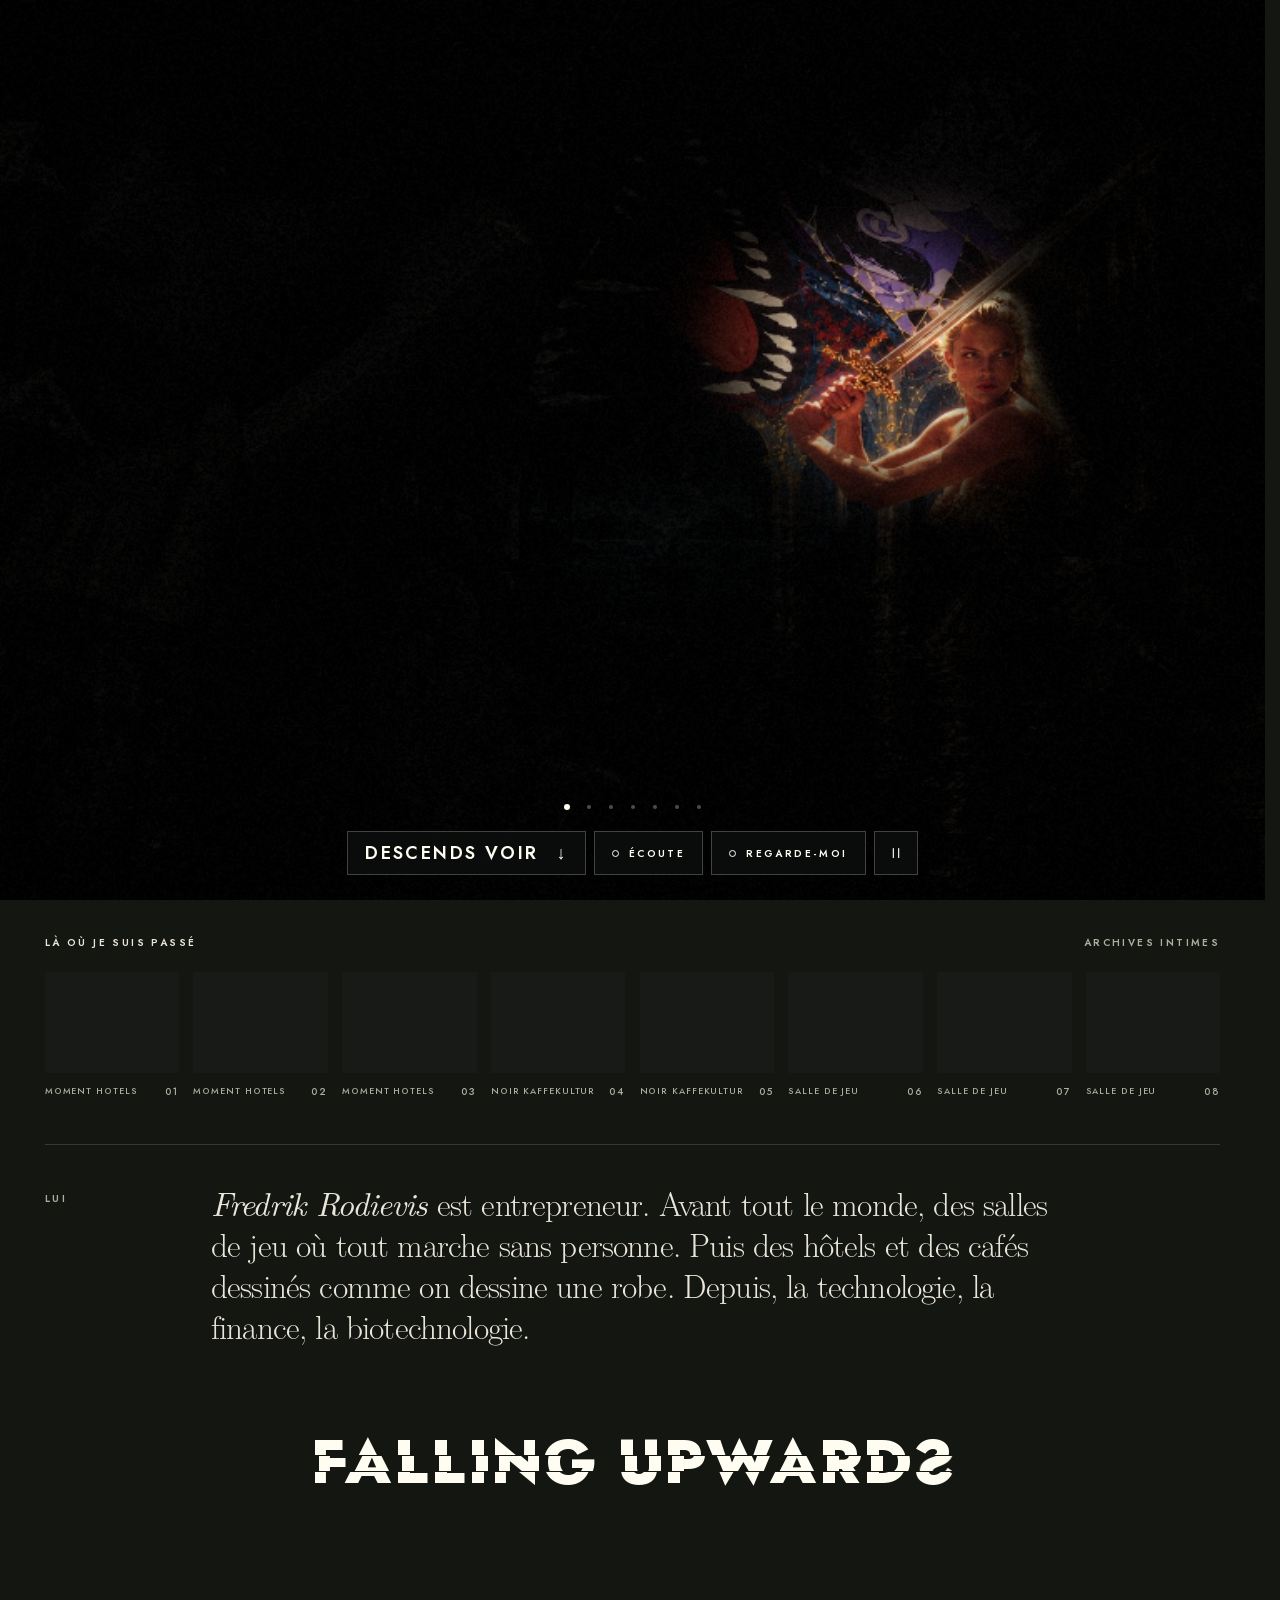
==== index.html @ a8b3925a "Falling Upwards" ====
<!doctype html>
<html lang="fr">
<head>
  <meta charset="utf-8">
  <meta name="viewport" content="width=device-width, initial-scale=1, viewport-fit=cover">
  <meta name="color-scheme" content="dark">
  <meta name="theme-color" content="#141612">
  <title>Fredrik Rodievis | Entrepreneur</title>
  <meta name="description" content="Fredrik Rodievis, entrepreneur. Avant tout le monde, des salles de jeu où tout marche sans personne. Puis des hôtels et des cafés dessinés comme on dessine une robe. Depuis, la technologie, la finance, la biotechnologie.">
  <meta name="author" content="Fredrik Rodievis">
  <meta name="robots" content="index, follow, max-image-preview:large">
  <meta property="og:type" content="website">
  <meta property="og:site_name" content="Fredrik Rodievis">
  <meta property="og:title" content="Fredrik Rodievis | Entrepreneur">
  <meta property="og:description" content="Fredrik Rodievis, entrepreneur. Avant tout le monde, des salles de jeu où tout marche sans personne. Puis des hôtels et des cafés dessinés comme on dessine une robe. Depuis, la technologie, la finance, la biotechnologie.">
  <meta property="og:url" content="https://rodievis.com/">
  <meta property="og:image" content="https://rodievis.com/rodievis-dreamscape-optimized.jpg">
  <meta property="og:image:type" content="image/jpeg">
  <meta property="og:image:width" content="1672">
  <meta property="og:image:height" content="941">
  <meta property="og:image:alt" content="Falling Upwards, une œuvre de Fredrik Rodievis.">
  <meta name="twitter:card" content="summary_large_image">
  <meta name="twitter:title" content="Fredrik Rodievis | Entrepreneur">
  <meta name="twitter:description" content="Fredrik Rodievis, entrepreneur. Avant tout le monde, des salles de jeu où tout marche sans personne. Puis des hôtels et des cafés dessinés comme on dessine une robe. Depuis, la technologie, la finance, la biotechnologie.">
  <meta name="twitter:image" content="https://rodievis.com/rodievis-dreamscape-optimized.jpg">
  <meta name="twitter:image:alt" content="Falling Upwards, une œuvre de Fredrik Rodievis.">
  <link rel="canonical" href="https://rodievis.com/">
  <link rel="icon" href="/favicon.ico?v=rodievis-r1" sizes="16x16 32x32 48x48">
  <link rel="icon" href="/favicon-96.png?v=rodievis-r1" type="image/png" sizes="96x96">
  <link rel="icon" href="/favicon.svg?v=rodievis-r1" type="image/svg+xml" sizes="any">
  <link rel="apple-touch-icon" href="/apple-touch-icon.png?v=rodievis-r1" sizes="180x180">
  <link rel="preload" href="/fonts/jost.woff2" as="font" type="font/woff2" crossorigin>
  <link rel="stylesheet" href="/art.css?v=motion-2">
  <link rel="stylesheet" href="/falling-upwards.css?v=live-9">
  <script src="/gallery.js?v=archive-1" defer></script>
  <script src="/falling-upwards.js?v=live-11" defer></script>
  <script src="/archive-live.js?v=7" defer></script>
  <script type="application/ld+json">
{
  "@context": "https://schema.org",
  "@graph": [
    {
      "@type": "WebSite",
      "@id": "https://rodievis.com/#website",
      "url": "https://rodievis.com/",
      "name": "Fredrik Rodievis",
      "alternateName": "Rodievis",
      "inLanguage": "fr",
      "publisher": {
        "@id": "https://rodievis.com/#fredrik-rodievis"
      }
    },
    {
      "@type": "ProfilePage",
      "@id": "https://rodievis.com/#profile",
      "url": "https://rodievis.com/",
      "name": "Fredrik Rodievis | Entrepreneur",
      "description": "Fredrik Rodievis, entrepreneur. Avant tout le monde, des salles de jeu où tout marche sans personne. Puis des hôtels et des cafés dessinés comme on dessine une robe. Depuis, la technologie, la finance, la biotechnologie.",
      "inLanguage": "fr",
      "isPartOf": {
        "@id": "https://rodievis.com/#website"
      },
      "mainEntity": {
        "@id": "https://rodievis.com/#fredrik-rodievis"
      },
      "primaryImageOfPage": {
        "@type": "ImageObject",
        "url": "https://rodievis.com/rodievis-dreamscape-optimized.jpg",
        "width": 1672,
        "height": 941,
        "caption": "Falling Upwards"
      }
    },
    {
      "@type": "VisualArtwork",
      "@id": "https://rodievis.com/#falling-upwards",
      "name": "Falling Upwards",
      "url": "https://rodievis.com/",
      "image": "https://rodievis.com/rodievis-dreamscape-optimized.jpg",
      "artform": "Collage numérique",
      "artMedium": "Animation interactive, écrite en code",
      "description": "Un rêve : une femme au téléphone vert émeraude, une porteuse d’épée dorée, des corps qui flottent et des visages en miroir autour d’une barque minuscule sur un lac bleu. Un tableau vivant, qui respire, fond, s’envole et revient.",
      "creator": {
        "@id": "https://rodievis.com/#fredrik-rodievis"
      },
      "dateModified": "2026-10-25"
    },
    {
      "@type": "Person",
      "@id": "https://rodievis.com/#fredrik-rodievis",
      "name": "Fredrik Rodievis",
      "givenName": "Fredrik",
      "familyName": "Rodievis",
      "url": "https://rodievis.com/",
      "jobTitle": "Entrepreneur",
      "description": "Fredrik Rodievis, entrepreneur. Avant tout le monde, des salles de jeu où tout marche sans personne. Puis des hôtels et des cafés dessinés comme on dessine une robe. Depuis, la technologie, la finance, la biotechnologie.",
      "mainEntityOfPage": {
        "@id": "https://rodievis.com/#profile"
      },
      "knowsAbout": [
        "salles de jeu automatisées",
        "hôtels",
        "cafés",
        "technologie",
        "finance",
        "biotechnologie"
      ],
      "image": "https://rodievis.com/rodievis-dreamscape-optimized.jpg"
    },
    {
      "@type": "ImageGallery",
      "@id": "https://rodievis.com/#archive",
      "url": "https://rodievis.com/#archive",
      "name": "Là où je suis passé",
      "description": "Archives intimes des lieux créés par Fredrik Rodievis : Moment Hotels, Noir Kaffekultur et la salle de jeu automatisée Gamer’s Paradise.",
      "author": {
        "@id": "https://rodievis.com/#fredrik-rodievis"
      },
      "isPartOf": {
        "@id": "https://rodievis.com/#profile"
      },
      "image": [
        {
          "@type": "ImageObject",
          "@id": "https://rodievis.com/#space-01",
          "contentUrl": "https://rodievis.com/images/archive/hotel-room.jpg",
          "thumbnailUrl": "https://rodievis.com/images/archive/hotel-room-thumb.jpg",
          "name": "Moment Hotels 01",
          "caption": "Une chambre blanche de Moment Hotels, des murs de verre, la ville en panorama et une lumière verte sous le lit.",
          "creator": {
            "@id": "https://rodievis.com/#fredrik-rodievis"
          }
        },
        {
          "@type": "ImageObject",
          "@id": "https://rodievis.com/#space-02",
          "contentUrl": "https://rodievis.com/images/archive/hotel-stay.jpg",
          "thumbnailUrl": "https://rodievis.com/images/archive/hotel-stay-thumb.jpg",
          "name": "Moment Hotels 02",
          "caption": "Deux voyageurs dans une petite chambre blanche de Moment Hotels, la ville allumée derrière eux.",
          "creator": {
            "@id": "https://rodievis.com/#fredrik-rodievis"
          }
        },
        {
          "@type": "ImageObject",
          "@id": "https://rodievis.com/#space-03",
          "contentUrl": "https://rodievis.com/images/archive/hotel-detail.jpg",
          "thumbnailUrl": "https://rodievis.com/images/archive/hotel-detail-thumb.jpg",
          "name": "Moment Hotels 03",
          "caption": "Une voyageuse se prépare entre les miroirs et les étagères d’une chambre blanche de Moment Hotels.",
          "creator": {
            "@id": "https://rodievis.com/#fredrik-rodievis"
          }
        },
        {
          "@type": "ImageObject",
          "@id": "https://rodievis.com/#space-04",
          "contentUrl": "https://rodievis.com/images/archive/cafe-window.jpg",
          "thumbnailUrl": "https://rodievis.com/images/archive/cafe-window-thumb.jpg",
          "name": "Noir Kaffekultur 04",
          "caption": "Deux clients, un café et un gâteau, vus à travers les lettres de la vitrine de Noir Kaffekultur.",
          "creator": {
            "@id": "https://rodievis.com/#fredrik-rodievis"
          }
        },
        {
          "@type": "ImageObject",
          "@id": "https://rodievis.com/#space-05",
          "contentUrl": "https://rodievis.com/images/archive/cafe-counter.jpg",
          "thumbnailUrl": "https://rodievis.com/images/archive/cafe-counter-thumb.jpg",
          "name": "Noir Kaffekultur 05",
          "caption": "Des clients au comptoir de Noir Kaffekultur sous des globes de lumière chaude.",
          "creator": {
            "@id": "https://rodievis.com/#fredrik-rodievis"
          }
        },
        {
          "@type": "ImageObject",
          "@id": "https://rodievis.com/#space-06",
          "contentUrl": "https://rodievis.com/images/archive/gaming-hall.jpg",
          "thumbnailUrl": "https://rodievis.com/images/archive/gaming-hall-thumb.jpg",
          "name": "Gamer’s Paradise 06",
          "caption": "Des rangées de postes de jeu sous les tuyaux et la lumière bleu-vert de Gamer’s Paradise.",
          "creator": {
            "@id": "https://rodievis.com/#fredrik-rodievis"
          },
          "creditText": "Tiré de Forum, numéro 1.05"
        },
        {
          "@type": "ImageObject",
          "@id": "https://rodievis.com/#space-07",
          "contentUrl": "https://rodievis.com/images/archive/gaming-tunnel.jpg",
          "thumbnailUrl": "https://rodievis.com/images/archive/gaming-tunnel-thumb.jpg",
          "name": "Gamer’s Paradise 07",
          "caption": "Le long tunnel d’entrée de Gamer’s Paradise, vert, rythmé de bandes de lumière.",
          "creator": {
            "@id": "https://rodievis.com/#fredrik-rodievis"
          },
          "creditText": "Tiré de Forum, numéro 1.05"
        },
        {
          "@type": "ImageObject",
          "@id": "https://rodievis.com/#space-08",
          "contentUrl": "https://rodievis.com/images/archive/gaming-entry.jpg",
          "thumbnailUrl": "https://rodievis.com/images/archive/gaming-entry-thumb.jpg",
          "name": "Gamer’s Paradise 08",
          "caption": "Les bornes d’entrée automatiques en acier de Gamer’s Paradise.",
          "creator": {
            "@id": "https://rodievis.com/#fredrik-rodievis"
          },
          "creditText": "Tiré de Forum, numéro 1.05"
        }
      ]
    }
  ]
}
  </script>
</head>
<body>
  <main>
    <section class="canvas" aria-label="Falling Upwards">
      <img class="artwork" src="/rodievis-dreamscape-optimized.jpg" width="1672" height="941" fetchpriority="high" alt="Un rêve : une femme au téléphone vert émeraude, une porteuse d’épée dorée, des corps qui flottent et des visages en miroir autour d’une barque minuscule sur un lac bleu.">
      <canvas id="artwork-live" class="artwork-live" aria-hidden="true"></canvas>
      <div class="artwork-hint" id="artwork-hint" aria-hidden="true"></div>
      <div class="title-card" id="title-card" lang="en" aria-hidden="true">
        <span class="title-words">
          <span class="title-word"><span class="band band-top">Awake,</span><span class="band band-mid">Awake,</span><span class="band band-base">Awake,</span></span>
          <span class="title-word"><span class="band band-top">Aris<i>e</i></span><span class="band band-mid">Aris<i>e</i></span><span class="band band-base">Aris<i>e</i></span></span>
        </span>
        <span class="title-over">or be for ever fall’n</span>
      </div>
      <div class="title-card flood" id="title-flood" lang="en" aria-hidden="true">
        <span class="title-words">
          <span class="title-word"><span class="band band-top">Falling</span><span class="band band-mid">Falling</span><span class="band band-base">Falling</span></span>
          <span class="title-word"><span class="band band-top">Upward<i>s</i></span><span class="band band-mid">Upward<i>s</i></span><span class="band band-base">Upward<i>s</i></span></span>
        </span>
      </div>
      <div class="canvas-controls">
        <div class="artwork-stages" role="group" aria-label="Les moments du tableau">
          <button class="artwork-stage on" type="button" data-s="1" aria-label="Le noir"></button>
          <button class="artwork-stage" type="button" data-s="2" aria-label="Elle fond"></button>
          <button class="artwork-stage" type="button" data-s="3" aria-label="Elle s’envole"></button>
          <button class="artwork-stage" type="button" data-s="4" aria-label="Ailleurs"></button>
          <button class="artwork-stage" type="button" data-s="5" aria-label="L’encre"></button>
          <button class="artwork-stage" type="button" data-s="6" aria-label="À tâtons"></button>
          <button class="artwork-stage" type="button" data-s="7" aria-label="Tout, d’un coup"></button>
        </div>
        <div class="canvas-buttons">
        <a class="archive-cue" href="#archive"><span data-en="Come down and see">Descends voir</span> <span aria-hidden="true">↓</span></a>
        <button class="sound-toggle" id="sound-toggle" type="button" aria-pressed="false">Écoute</button>
        <button class="sound-toggle face-toggle" id="face-toggle" type="button" aria-pressed="false" hidden>Regarde-moi</button>
        <button class="motion-toggle" type="button" aria-label="Un instant" title="Un instant" hidden>
          <svg viewBox="0 0 18 18" aria-hidden="true" focusable="false">
            <path class="motion-pause" d="M6 4v10M12 4v10"/>
            <path class="motion-play" d="m6 4 7 5-7 5Z"/>
          </svg>
        </button>
        </div>
      </div>
    </section>
    <section class="archive" id="archive" aria-labelledby="archive-title">
      <div class="archive-inner">
        <header class="archive-heading">
          <h2 id="archive-title" data-en="Where I have been">Là où je suis passé</h2>
          <span class="archive-note" data-en="Private archives">Archives intimes</span>
        </header>
        <div class="gallery">
          <figure class="gallery-item">
            <a class="photo-link" href="/images/archive/hotel-room.jpg" data-gallery-link data-title="Moment Hotels" data-credit="" aria-label="Agrandir la photo 1 : Moment Hotels" aria-haspopup="dialog">
              <img src="/images/archive/hotel-room-thumb.jpg" width="640" height="480" loading="lazy" decoding="async" alt="Une chambre blanche de Moment Hotels, des murs de verre, la ville en panorama et une lumière verte sous le lit.">
              <span class="photo-expand" aria-hidden="true">+</span>
            </a>
            <figcaption><span>Moment Hotels</span><span>01</span></figcaption>
          </figure>
          <figure class="gallery-item">
            <a class="photo-link" href="/images/archive/hotel-stay.jpg" data-gallery-link data-title="Moment Hotels" data-credit="" aria-label="Agrandir la photo 2 : Moment Hotels" aria-haspopup="dialog">
              <img src="/images/archive/hotel-stay-thumb.jpg" width="640" height="480" loading="lazy" decoding="async" alt="Deux voyageurs dans une petite chambre blanche de Moment Hotels, la ville allumée derrière eux.">
              <span class="photo-expand" aria-hidden="true">+</span>
            </a>
            <figcaption><span>Moment Hotels</span><span>02</span></figcaption>
          </figure>
          <figure class="gallery-item">
            <a class="photo-link" href="/images/archive/hotel-detail.jpg" data-gallery-link data-title="Moment Hotels" data-credit="" aria-label="Agrandir la photo 3 : Moment Hotels" aria-haspopup="dialog">
              <img src="/images/archive/hotel-detail-thumb.jpg" width="640" height="480" loading="lazy" decoding="async" alt="Une voyageuse se prépare entre les miroirs et les étagères d’une chambre blanche de Moment Hotels.">
              <span class="photo-expand" aria-hidden="true">+</span>
            </a>
            <figcaption><span>Moment Hotels</span><span>03</span></figcaption>
          </figure>
          <figure class="gallery-item">
            <a class="photo-link" href="/images/archive/cafe-window.jpg" data-gallery-link data-title="Noir Kaffekultur" data-credit="" aria-label="Agrandir la photo 4 : Noir Kaffekultur" aria-haspopup="dialog">
              <img src="/images/archive/cafe-window-thumb.jpg" width="640" height="480" loading="lazy" decoding="async" alt="Deux clients, un café et un gâteau, vus à travers les lettres de la vitrine de Noir Kaffekultur.">
              <span class="photo-expand" aria-hidden="true">+</span>
            </a>
            <figcaption><span>Noir Kaffekultur</span><span>04</span></figcaption>
          </figure>
          <figure class="gallery-item">
            <a class="photo-link" href="/images/archive/cafe-counter.jpg" data-gallery-link data-title="Noir Kaffekultur" data-credit="" aria-label="Agrandir la photo 5 : Noir Kaffekultur" aria-haspopup="dialog">
              <img src="/images/archive/cafe-counter-thumb.jpg" width="640" height="480" loading="lazy" decoding="async" alt="Des clients au comptoir de Noir Kaffekultur sous des globes de lumière chaude.">
              <span class="photo-expand" aria-hidden="true">+</span>
            </a>
            <figcaption><span>Noir Kaffekultur</span><span>05</span></figcaption>
          </figure>
          <figure class="gallery-item">
            <a class="photo-link" href="/images/archive/gaming-hall.jpg" data-gallery-link data-title="Gamer’s Paradise" data-credit="Tiré de Forum, numéro 1.05" aria-label="Agrandir la photo 6 : Gamer’s Paradise" aria-haspopup="dialog">
              <img src="/images/archive/gaming-hall-thumb.jpg" width="640" height="480" loading="lazy" decoding="async" alt="Des rangées de postes de jeu sous les tuyaux et la lumière bleu-vert de Gamer’s Paradise.">
              <span class="photo-expand" aria-hidden="true">+</span>
            </a>
            <figcaption><span data-en="Game hall">Salle de jeu</span><span>06</span></figcaption>
          </figure>
          <figure class="gallery-item">
            <a class="photo-link" href="/images/archive/gaming-tunnel.jpg" data-gallery-link data-title="Gamer’s Paradise" data-credit="Tiré de Forum, numéro 1.05" aria-label="Agrandir la photo 7 : Gamer’s Paradise" aria-haspopup="dialog">
              <img src="/images/archive/gaming-tunnel-thumb.jpg" width="640" height="480" loading="lazy" decoding="async" alt="Le long tunnel d’entrée de Gamer’s Paradise, vert, rythmé de bandes de lumière.">
              <span class="photo-expand" aria-hidden="true">+</span>
            </a>
            <figcaption><span data-en="Game hall">Salle de jeu</span><span>07</span></figcaption>
          </figure>
          <figure class="gallery-item">
            <a class="photo-link" href="/images/archive/gaming-entry.jpg" data-gallery-link data-title="Gamer’s Paradise" data-credit="Tiré de Forum, numéro 1.05" aria-label="Agrandir la photo 8 : Gamer’s Paradise" aria-haspopup="dialog">
              <img src="/images/archive/gaming-entry-thumb.jpg" width="640" height="480" loading="lazy" decoding="async" alt="Les bornes d’entrée automatiques en acier de Gamer’s Paradise.">
              <span class="photo-expand" aria-hidden="true">+</span>
            </a>
            <figcaption><span data-en="Game hall">Salle de jeu</span><span>08</span></figcaption>
          </figure>
        </div>
        <div class="biography" aria-labelledby="fredrik-rodievis">
          <span class="biography-label" data-en="Him">Lui</span>
          <div class="bio-copy"><h1 class="bio-name" id="fredrik-rodievis">Fredrik Rodievis</h1><p> <span data-en="is an entrepreneur.">est entrepreneur.</span> <span data-en="Before anyone else, game halls where everything runs with no one there.">Avant tout le monde, des salles de jeu où tout marche sans personne.</span> <span data-en="Then hotels and cafés drawn the way you draw a dress.">Puis des hôtels et des cafés dessinés comme on dessine une robe.</span> <span data-en="Since then, technology, finance, biotech.">Depuis, la technologie, la finance, la biotechnologie.</span></p></div>
        </div>
        <a class="closing" id="closing" href="#" lang="en" aria-label="Falling Upwards, retour au tableau" data-alt="Darkness Visible">
          <span class="title-words">
            <span class="title-word"><span class="band band-top">Falling</span><span class="band band-mid">Falling</span><span class="band band-base">Falling</span></span>
            <span class="title-word"><span class="band band-top">Upward<i>s</i></span><span class="band band-mid">Upward<i>s</i></span><span class="band band-base">Upward<i>s</i></span></span>
          </span>
        </a>
        <canvas class="footnote-live" id="footnote-live" aria-hidden="true"></canvas>
      </div>
    </section>
  </main>
  <dialog class="viewer" id="viewer" aria-labelledby="viewer-title">
    <div class="viewer-header">
      <span id="viewer-title">Photo</span>
      <button class="viewer-close" type="button" aria-label="Fermer la photo" autofocus>Ferme <span aria-hidden="true">×</span></button>
    </div>
    <img class="viewer-image" id="viewer-image" alt="">
    <div class="viewer-footer">
      <p class="viewer-credit" id="viewer-credit"></p>
      <div class="viewer-navigation" aria-label="Navigation">
        <button type="button" id="viewer-previous" aria-label="La précédente">←</button>
        <span id="viewer-count" aria-live="polite" aria-atomic="true"></span>
        <button type="button" id="viewer-next" aria-label="La suivante">→</button>
      </div>
    </div>
  </dialog>
</body>
</html>
---- art.css ----
@font-face {
  font-family: "Latin Modern";
  src: url("/fonts/lmroman17-regular.otf") format("opentype");
  font-style: normal;
  font-weight: 400;
  font-display: swap;
}
@font-face {
  font-family: "Latin Modern";
  src: url("/fonts/lmroman10-italic.otf") format("opentype");
  font-style: italic;
  font-weight: 400;
  font-display: swap;
}
:root {
  color-scheme: dark;
  --paper: #e9e5d8;
  --ink: #141612;
  --muted: #acae9f;
  --rule: #35392f;
  background: var(--ink);
  color: var(--paper);
  font-family: Helvetica, Arial, sans-serif;
}
* { box-sizing: border-box; }
html { scroll-behavior: smooth; scrollbar-gutter: stable; }
html, body { margin: 0; width: 100%; min-height: 100%; }
body { background: var(--ink); }
body.viewer-open { overflow: hidden; }
button, a { -webkit-tap-highlight-color: transparent; touch-action: manipulation; }
button { font: inherit; color: inherit; }
a { color: inherit; }
:focus-visible { outline: 2px solid var(--paper); outline-offset: 5px; }
.visually-hidden { position: absolute; width: 1px; height: 1px; padding: 0; margin: -1px; overflow: hidden; clip-path: inset(50%); white-space: nowrap; border: 0; }
.canvas { position: relative; width: 100%; height: 100vh; height: 100svh; overflow: hidden; }
.artwork { display: block; width: 100%; height: 100%; object-fit: cover; object-position: center; }
.artwork-motion { position: absolute; inset: 0; width: 100%; height: 100%; pointer-events: none; }
.ripple-wave {
  opacity: 0;
  transform-origin: 0 0;
  animation: lake-ripple 20s ease-out infinite;
  animation-play-state: paused;
}
.ripple-wave-one { animation-delay: 3s; }
.ripple-wave-two { animation-delay: 5.1s; }
.ripple-wave-three { animation-delay: 7.2s; }
.is-artwork-playing .ripple-wave, .is-artwork-playing .smoke-wisp { animation-play-state: running; }
@keyframes lake-ripple {
  0% { opacity: 0; transform: scale(.32, .28); }
  9% { opacity: .28; }
  25% { opacity: .36; }
  50%, 100% { opacity: 0; transform: scale(1.7, 1.65); }
}
.smoke-wisp {
  opacity: 0;
  transform-origin: 0 0;
  stroke-dasharray: .34 1.3;
  stroke-dashoffset: .36;
  animation: smoke-rise 14s ease-in-out infinite;
  animation-play-state: paused;
}
.smoke-wisp-one { animation-delay: 1s; }
.smoke-wisp-two { animation-delay: 5.6s; --smoke-from: 3deg; --smoke-to: -4deg; }
.smoke-wisp-three { animation-delay: 10.2s; --smoke-from: -3deg; --smoke-to: 2deg; }
@keyframes smoke-rise {
  0% { opacity: 0; stroke-dashoffset: .36; transform: skewX(var(--smoke-from, -2deg)); }
  15% { opacity: .12; }
  38% { opacity: .32; }
  75% { opacity: .18; }
  100% { opacity: 0; stroke-dashoffset: -1; transform: skewX(var(--smoke-to, 4deg)); }
}
.canvas-controls {
  position: absolute;
  bottom: max(25px, env(safe-area-inset-bottom));
  left: 50%;
  transform: translateX(-50%);
  display: flex;
  align-items: center;
  gap: 8px;
}
.archive-cue {
  display: flex;
  align-items: center;
  gap: 18px;
  min-height: 44px;
  padding: 0 17px;
  color: #fffdf2;
  background: rgb(13 17 14 / 76%);
  border: 1px solid rgb(233 229 216 / 25%);
  text-decoration: none;
  text-transform: uppercase;
  font-size: 10px;
  letter-spacing: .16em;
  white-space: nowrap;
}
.archive-cue span { font-size: 18px; }
.motion-toggle {
  display: grid;
  place-items: center;
  flex: 0 0 44px;
  width: 44px;
  height: 44px;
  padding: 0;
  border: 1px solid rgb(233 229 216 / 25%);
  border-radius: 0;
  color: #fffdf2;
  background: rgb(13 17 14 / 76%);
  cursor: pointer;
}
.motion-toggle[hidden] { display: none; }
.motion-toggle svg { width: 16px; height: 16px; fill: none; stroke: currentColor; stroke-width: 1.3; stroke-linecap: round; stroke-linejoin: round; }
.motion-play, .motion-toggle[data-paused="true"] .motion-pause { display: none; }
.motion-toggle[data-paused="true"] .motion-play { display: block; }
.motion-toggle:hover { background: rgb(35 40 31 / 90%); }
.archive { padding: 35px clamp(20px, 3.5vw, 68px) 70px; scroll-margin-top: 16px; }
.archive-inner { max-width: 1760px; margin: 0 auto; }
.archive-heading { display: flex; justify-content: space-between; align-items: baseline; gap: 20px; margin-bottom: 22px; }
.archive h2, .archive-note, .biography-label { font-size: 10px; font-weight: 400; line-height: 1.5; text-transform: uppercase; letter-spacing: .15em; }
.archive h2 { margin: 0; }
.archive-note { color: var(--muted); letter-spacing: .1em; }
.gallery { display: grid; grid-template-columns: repeat(8, minmax(0, 1fr)); gap: clamp(10px, 1.1vw, 22px); }
.gallery-item { margin: 0; min-width: 0; }
.photo-link { position: relative; display: block; aspect-ratio: 4 / 3; cursor: zoom-in; background: #22271e; }
.photo-link img { width: 100%; height: 100%; display: block; object-fit: cover; transition: filter .2s ease; }
.photo-expand { position: absolute; right: 7px; bottom: 7px; display: grid; place-items: center; width: 24px; height: 24px; background: rgb(20 22 18 / 80%); color: var(--paper); font: 18px/1 Arial, sans-serif; opacity: 0; transition: opacity .2s ease; }
.photo-link:hover img { filter: brightness(1.08); }
.photo-link:hover .photo-expand, .photo-link:focus-visible .photo-expand { opacity: 1; }
figcaption { display: flex; justify-content: space-between; gap: 8px; margin-top: 11px; color: var(--muted); font-size: 10px; line-height: 1.5; letter-spacing: .025em; }
figcaption span:last-child { font-family: "Courier New", monospace; font-size: 10px; }
.biography { display: grid; grid-template-columns: 1fr 6fr 1fr; gap: clamp(18px, 2vw, 40px); border-top: 1px solid var(--rule); margin-top: 45px; padding-top: 38px; }
.biography-label { padding-top: 8px; color: var(--muted); }
.bio-copy { margin: 0; max-width: 1080px; font-family: "Latin Modern", Georgia, serif; font-size: clamp(26px, 2.6vw, 43px); font-weight: 400; line-height: 1.23; letter-spacing: -.025em; text-wrap: pretty; }
.bio-copy h1, .bio-copy p { display: inline; margin: 0; padding: 0; font: inherit; letter-spacing: inherit; }
.bio-copy h1 { font-style: italic; }
.viewer { width: min(960px, calc(100% - 40px)); max-width: none; max-height: calc(100vh - 40px); max-height: calc(100dvh - 40px); padding: 0 20px; border: 1px solid #44483d; color: var(--paper); background: #141612; box-shadow: 0 20px 90px rgb(0 0 0 / 45%); }
.viewer::backdrop { background: rgb(8 11 8 / 88%); backdrop-filter: blur(7px); }
.viewer[open] { animation: reveal .2s ease-out; }
.viewer-header { min-height: 62px; display: flex; justify-content: space-between; align-items: center; gap: 20px; }
#viewer-title { font-family: "Latin Modern", Georgia, serif; font-size: 24px; }
.viewer button { border: 0; border-radius: 0; cursor: pointer; background: transparent; min-height: 44px; min-width: 44px; }
.viewer-close { display: inline-flex; align-items: center; gap: 12px; padding: 0 3px 0 12px; font-size: 10px; text-transform: uppercase; letter-spacing: .1em; }
.viewer-close span { font-size: 24px; font-weight: 300; }
.viewer-image { display: block; width: 100%; height: min(66vh, 680px); height: min(66dvh, 680px); object-fit: contain; background: #0e100d; }
.viewer-footer { min-height: 62px; display: flex; align-items: center; justify-content: space-between; gap: 12px; }
.viewer-credit { margin: 0; color: var(--muted); font-size: 10px; line-height: 1.5; }
.viewer-navigation { display: flex; align-items: center; gap: 8px; margin-left: auto; flex-shrink: 0; }
.viewer-navigation button { font-size: 21px; }
.viewer-navigation button:hover, .viewer-close:hover { background: #25291f; }
#viewer-count { min-width: 49px; text-align: center; font: 10px/1.5 "Courier New", monospace; color: var(--muted); }
@keyframes reveal { from { opacity: 0; transform: translateY(8px); } to { opacity: 1; transform: translateY(0); } }
@media (max-width: 1100px) {
  .gallery { grid-template-columns: repeat(4, minmax(0, 1fr)); gap: 24px 16px; }
  .biography { grid-template-columns: 1fr 5fr; }
  .bio-copy { font-size: clamp(28px, 3.6vw, 38px); }
}
@media (max-width: 600px) {
  .archive { padding: 28px 20px 48px; }
  .archive-heading { margin-bottom: 18px; }
  .archive-note { font-size: 9px; letter-spacing: .025em; }
  .gallery { grid-template-columns: repeat(2, minmax(0, 1fr)); gap: 24px 14px; }
  .photo-expand { opacity: 1; }
  .biography { grid-template-columns: 1fr; gap: 20px; margin-top: 36px; padding-top: 24px; }
  .biography-label { padding: 0; }
  .bio-copy { font-size: 29px; line-height: 1.24; letter-spacing: -.02em; }
  .viewer { width: calc(100% - 24px); padding: 0 12px; max-height: calc(100dvh - 24px); }
  .viewer-image { height: 60vh; height: 60dvh; }
  .viewer-header { min-height: 58px; }
  .viewer-footer { min-height: 66px; }
  .viewer-credit { max-width: 125px; }
}
@media (hover: none) { .photo-expand { opacity: 1; } }
@media (prefers-reduced-motion: reduce) {
  html { scroll-behavior: auto; }
  .artwork-motion, .motion-toggle { display: none; }
  *, *::before, *::after { animation: none !important; transition: none !important; }
}
---- falling-upwards.css ----
@font-face {
  font-family: "Jost";
  src: url("/fonts/jost.woff2") format("woff2");
  font-weight: 100 900;
  font-style: normal;
  font-display: swap;
}
/* the living artwork in the opening section */
.artwork-live {
  position: absolute;
  inset: 0;
  width: 100%;
  height: 100%;
  display: block;
  touch-action: pan-y;
  opacity: 0;
  transition: opacity 1.6s ease;
}
.artwork-live.is-live { opacity: 1; }
.canvas.quiet { cursor: none; }
.canvas-controls { left: 0; right: 0; transform: none; padding: 0 14px; flex-direction: column; gap: 12px; }
.canvas-buttons { display: flex; flex-wrap: wrap; justify-content: center; align-items: center; gap: 8px; }
.artwork-stages { display: flex; justify-content: center; gap: 2px; }
.artwork-stage {
  display: grid;
  place-items: center;
  width: 20px;
  height: 24px;
  padding: 0;
  border: 0;
  background: none;
  cursor: pointer;
}
.artwork-stage::after {
  content: "";
  width: 4px;
  height: 4px;
  border-radius: 50%;
  background: #fffdf2;
  opacity: 0.3;
  transition: opacity 0.5s ease, transform 0.5s ease;
}
.artwork-stage.on::after { opacity: 1; transform: scale(1.5); }
.artwork-stage:focus-visible { outline-offset: 0; }
.sound-toggle {
  display: flex;
  align-items: center;
  gap: 10px;
  min-height: 44px;
  padding: 0 17px;
  border: 1px solid rgb(233 229 216 / 25%);
  border-radius: 0;
  color: #fffdf2;
  background: rgb(13 17 14 / 76%);
  cursor: pointer;
  text-transform: uppercase;
  font-size: 10px;
  letter-spacing: .16em;
  white-space: nowrap;
}
.sound-toggle::before {
  content: "";
  width: 5px;
  height: 5px;
  border-radius: 50%;
  border: 1px solid currentColor;
  background: transparent;
  transition: background 0.4s ease;
}
.sound-toggle[aria-pressed="true"]::before { background: currentColor; }
.sound-toggle:hover { background: rgb(35 40 31 / 90%); }
.face-toggle[hidden] { display: none; }
.artwork-hint {
  position: absolute;
  top: max(26px, env(safe-area-inset-top));
  left: 50%;
  transform: translateX(-50%);
  color: rgb(233 229 216 / 55%);
  text-transform: uppercase;
  font-size: 10px;
  line-height: 1.6;
  letter-spacing: .16em;
  white-space: nowrap;
  opacity: 0;
  transition: opacity 1.5s ease;
  pointer-events: none;
}
.artwork-hint.show { opacity: 1; }
@media (max-width: 600px) {
  .artwork-hint { font-size: 9px; white-space: normal; text-align: center; width: 82vw; }
  .sound-toggle { padding: 0 13px; }
}
@media (prefers-reduced-motion: reduce) {
  .artwork-live, .artwork-stages, .artwork-hint, .sound-toggle { display: none; }
}

/* one voice for the small words: heavy geometric capitals, wide apart */
.archive-cue, .sound-toggle, .artwork-hint, .archive h2, .archive-note, .biography-label, figcaption, .viewer-close, #viewer-count, .viewer-credit {
  font-family: "Jost", Helvetica, Arial, sans-serif;
}
.archive-cue, .sound-toggle, .archive h2, .archive-note, .biography-label, .viewer-close { font-weight: 600; letter-spacing: .24em; }
.artwork-hint { font-weight: 500; letter-spacing: .3em; }
figcaption { font-weight: 500; letter-spacing: .1em; text-transform: uppercase; font-size: 9px; }
figcaption span:last-child { font-family: "Jost", Helvetica, Arial, sans-serif; letter-spacing: .2em; }

/* the title card: the name of the painting, cut in three bands, the middle one slipped */
.title-card {
  position: absolute; left: 0; right: 0; top: 50%; transform: translateY(-40%);
  display: flex; flex-direction: column; align-items: center; gap: clamp(16px, 2.4vw, 30px);
  padding: 0 16px; pointer-events: none; opacity: 0; transition: opacity 1.6s ease; z-index: 2;
}
.title-card.show { opacity: 1; }
.title-over {
  font: 600 clamp(9px, 0.8vw, 12px)/1 "Jost", Helvetica, Arial, sans-serif;
  letter-spacing: .46em; padding-left: .46em; text-transform: uppercase; text-align: center;
  color: rgb(255 253 242 / 88%);
  text-shadow: 0 0 14px rgb(0 0 0 / 70%), 0 0 3px rgb(0 0 0 / 60%);
}
.title-words { display: flex; flex-wrap: wrap; justify-content: center; column-gap: clamp(14px, 2.6vw, 52px); row-gap: 0; }
.title-word {
  position: relative; display: inline-block;
  font: 800 clamp(44px, 7.6vw, 150px)/1 "Jost", Helvetica, Arial, sans-serif;
  letter-spacing: .05em; text-transform: uppercase; color: #fffdf2;
  text-shadow: 0 0 30px rgb(0 0 0 / 35%);
}
.band { display: block; white-space: nowrap; }
.band-top, .band-mid { position: absolute; inset: 0; }
.band-top { clip-path: inset(0 0 61% 0); }
.band-mid { clip-path: inset(41% 0 35% 0); transform: translateX(.06em); }
.band-base { clip-path: inset(67% 0 0 0); }
.title-word i { font-style: normal; display: inline-block; transform: scaleX(-1); }
.sliced-in .title-word i { transform: scaleX(1); }

/* the photo's name in the viewer, same cut */
#viewer-title {
  position: relative; display: inline-block;
  font: 800 26px/1 "Jost", Helvetica, Arial, sans-serif; letter-spacing: .06em; text-transform: uppercase;
  color: transparent;
  background: linear-gradient(to bottom, transparent 41%, #e9e5d8 41%, #e9e5d8 65%, transparent 65%);
  -webkit-background-clip: text; background-clip: text;
  transform: translateX(.05em);
}
#viewer-title::before, #viewer-title::after {
  content: attr(data-text); position: absolute; left: 0; top: 0; color: #e9e5d8; transform: translateX(-.05em); white-space: nowrap;
}
#viewer-title::before { clip-path: inset(0 0 61% 0); }
#viewer-title::after { clip-path: inset(67% 0 0 0); }

@media (max-width: 600px) {
  .title-word { font-size: 16vw; }
  .title-over { letter-spacing: .34em; padding-left: .34em; }
  .title-card { transform: translateY(-46%); }
}
.title-card.flood { gap: 0; }
.title-card.flood .title-word { font-size: clamp(46px, 8vw, 160px); text-shadow: 0 0 40px rgb(0 0 0 / 45%); }
.title-card.flood .title-words { column-gap: clamp(16px, 3vw, 64px); }
@media (max-width: 600px) { .title-card.flood .title-word { font-size: 17vw; } }
@media (prefers-reduced-motion: reduce) { .title-card { display: none; } }

/* the entrance: the three bands knock into place from both sides, the tracking tightens, the last letter turns round */
.sliced-in .title-over { animation: over-in 1.6s cubic-bezier(.2,.8,.2,1) both; }
.sliced-in .title-word { animation: word-in 1.7s cubic-bezier(.2,.8,.2,1) both; }
.sliced-in .band-top { animation: top-in 1.5s cubic-bezier(.2,.9,.2,1) both; }
.sliced-in .band-mid { animation: mid-in 1.7s cubic-bezier(.2,.9,.2,1) both; }
.sliced-in .band-base { animation: base-in 1.5s cubic-bezier(.2,.9,.2,1) both; }
.sliced-in .title-word i { animation: turn-round .7s cubic-bezier(.7,0,.3,1) 1.5s both; }
.title-card.leave .band-top { animation: top-out .9s cubic-bezier(.6,0,.8,.2) both; }
.title-card.leave .band-mid { animation: mid-out .9s cubic-bezier(.6,0,.8,.2) both; }
.title-card.leave .band-base { animation: base-out .9s cubic-bezier(.6,0,.8,.2) both; }
.title-card.leave .title-over { animation: over-out .8s ease both; }
@keyframes over-in { 0% { opacity: 0; letter-spacing: 1.3em; } 100% { opacity: 1; letter-spacing: .46em; } }
@keyframes over-out { to { opacity: 0; letter-spacing: .9em; } }
@keyframes word-in { 0% { letter-spacing: .45em; filter: blur(10px); } 60% { filter: blur(0); } 100% { letter-spacing: .05em; filter: blur(0); } }
@keyframes top-in {
  0% { transform: translateX(-110%); opacity: 0; clip-path: inset(0 0 61% 0); }
  18% { transform: translateX(-110%); opacity: 0; }
  40% { transform: translateX(7%); opacity: 1; clip-path: inset(0 0 72% 0); }
  52% { transform: translateX(-4%); clip-path: inset(0 0 52% 0); }
  64% { transform: translateX(2%); clip-path: inset(0 0 64% 0); }
  76% { transform: translateX(-1%); }
  100% { transform: translateX(0); clip-path: inset(0 0 61% 0); }
}
@keyframes mid-in {
  0% { transform: translateX(130%); opacity: 0; clip-path: inset(41% 0 35% 0); }
  26% { transform: translateX(130%); opacity: 0; }
  46% { transform: translateX(-9%); opacity: 1; clip-path: inset(30% 0 46% 0); }
  58% { transform: translateX(5%); clip-path: inset(48% 0 28% 0); }
  70% { transform: translateX(-2%); clip-path: inset(38% 0 38% 0); }
  82% { transform: translateX(1.5%); }
  100% { transform: translateX(.06em); clip-path: inset(41% 0 35% 0); }
}
@keyframes base-in {
  0% { transform: translateX(110%); opacity: 0; clip-path: inset(67% 0 0 0); }
  10% { transform: translateX(110%); opacity: 0; }
  36% { transform: translateX(-7%); opacity: 1; clip-path: inset(74% 0 0 0); }
  48% { transform: translateX(4%); clip-path: inset(58% 0 0 0); }
  60% { transform: translateX(-2%); clip-path: inset(70% 0 0 0); }
  72% { transform: translateX(1%); }
  100% { transform: translateX(0); clip-path: inset(67% 0 0 0); }
}
@keyframes top-out { to { transform: translateX(-60%); opacity: 0; } }
@keyframes mid-out { to { transform: translateX(70%); opacity: 0; } }
@keyframes base-out { to { transform: translateX(60%); opacity: 0; } }
@keyframes turn-round { 0% { transform: scaleX(1); } 50% { transform: scaleX(.04); } 100% { transform: scaleX(-1); } }
.sliced-in .band-top, .sliced-in .band-mid, .sliced-in .band-base { will-change: transform, clip-path; }
/* once they are in, the slices keep moving on their own */
.sliced-in .band.alive { animation: none; }
.sliced-in .title-word i.alive { animation: none; transform: scaleX(-1); }

/* the answer, at the end of the page */
.closing { display: flex; justify-content: center; padding: 84px 0 8px; text-decoration: none; color: inherit; }
.closing .title-word { font-size: clamp(30px, 4.8vw, 76px); text-shadow: none; }
.closing .title-words { column-gap: clamp(10px, 1.6vw, 34px); }
.closing:focus-visible { outline-offset: 12px; }
@media (max-width: 600px) { .closing { padding: 56px 0 4px; } .closing .title-word { font-size: 11vw; } }

/* the rest of the page, in the same dark */
.archive-inner { position: relative; z-index: 1; }
.archive-live { position: fixed; inset: 0; width: 100%; height: 100%; pointer-events: none; z-index: 2; visibility: hidden; }
.archive.live .photo-link { background: #171a16; }
.archive.live .photo-link img { opacity: 0; }
.archive.live .photo-link:hover img { filter: none; }
.footnote-live { display: block; margin: -10px auto 0; width: 300px; height: 60px; pointer-events: none; }
@media (prefers-reduced-motion: reduce) { .footnote-live, .archive-live { display: none; } }

/* when the painting stays still */
.canvas.still .artwork-stages, .canvas.still .artwork-hint, .canvas.still .sound-toggle, .canvas.still .motion-toggle, .canvas.still .title-card { display: none; }
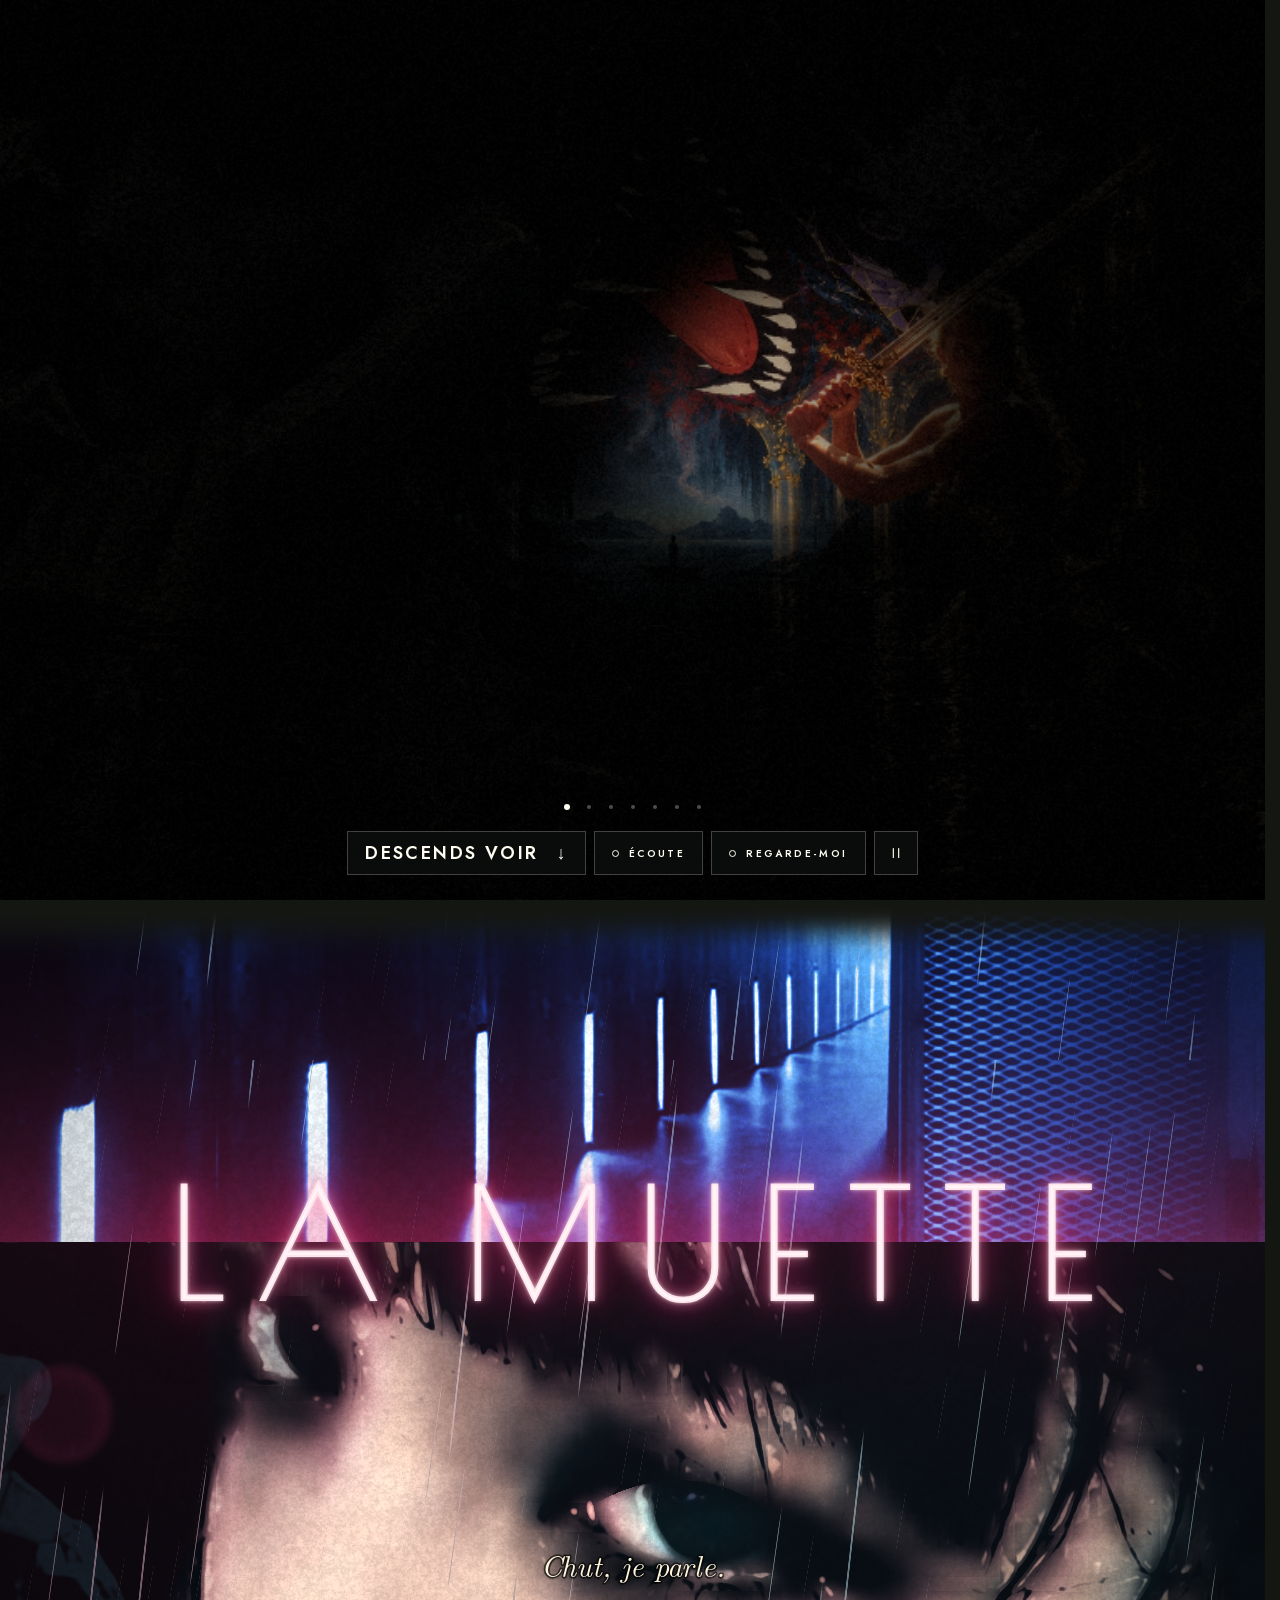
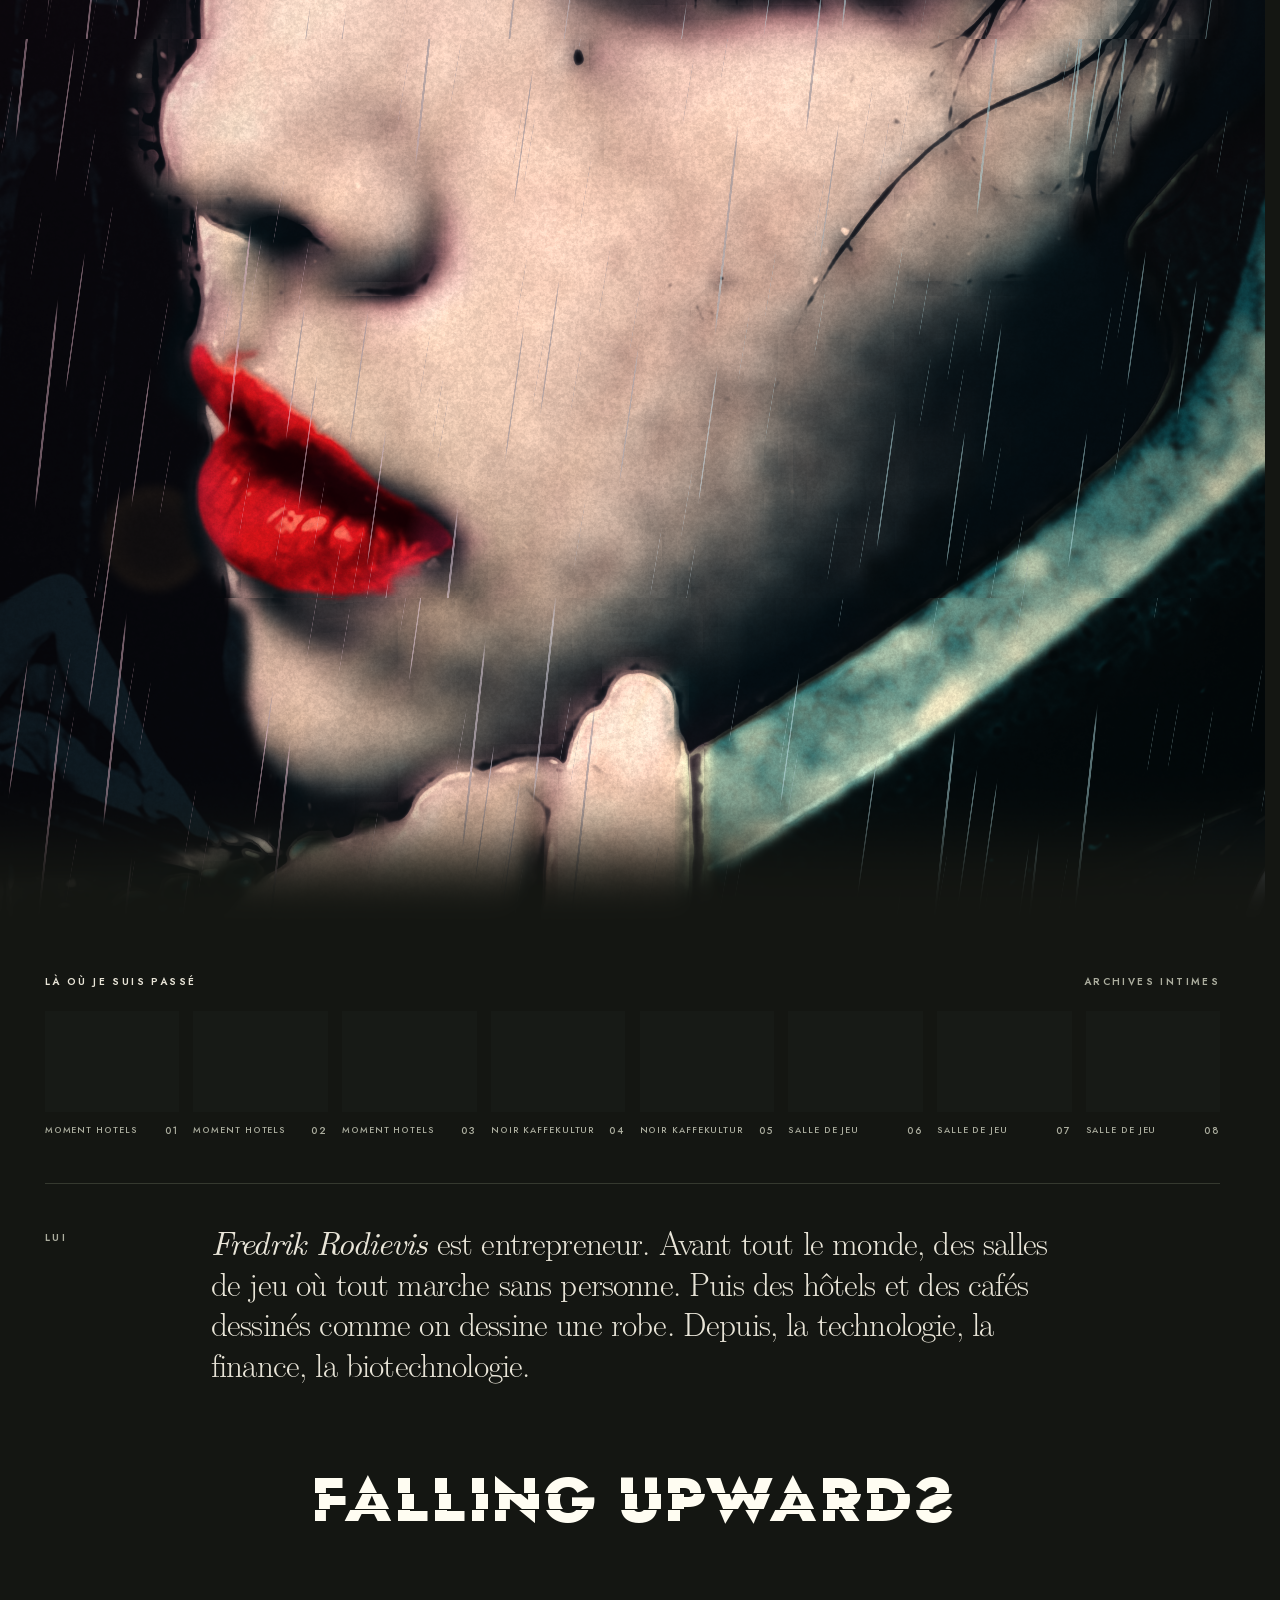
==== commit 8c2d9e5a: "La Muette" ====
--- a/index.html
+++ b/index.html
@@ -32,8 +32,10 @@
   <link rel="preload" href="/fonts/jost.woff2" as="font" type="font/woff2" crossorigin>
   <link rel="stylesheet" href="/art.css?v=motion-2">
   <link rel="stylesheet" href="/falling-upwards.css?v=live-9">
+  <link rel="stylesheet" href="/la-muette.css?v=2">
   <script src="/gallery.js?v=archive-1" defer></script>
-  <script src="/falling-upwards.js?v=live-11" defer></script>
+  <script src="/falling-upwards.js?v=live-12" defer></script>
+  <script src="/la-muette.js?v=2" defer></script>
   <script src="/archive-live.js?v=7" defer></script>
   <script type="application/ld+json">
 {
@@ -247,7 +249,7 @@
           <button class="artwork-stage" type="button" data-s="7" aria-label="Tout, d’un coup"></button>
         </div>
         <div class="canvas-buttons">
-        <a class="archive-cue" href="#archive"><span data-en="Come down and see">Descends voir</span> <span aria-hidden="true">↓</span></a>
+        <a class="archive-cue" href="#muette"><span data-en="Come down and see">Descends voir</span> <span aria-hidden="true">↓</span></a>
         <button class="sound-toggle" id="sound-toggle" type="button" aria-pressed="false">Écoute</button>
         <button class="sound-toggle face-toggle" id="face-toggle" type="button" aria-pressed="false" hidden>Regarde-moi</button>
         <button class="motion-toggle" type="button" aria-label="Un instant" title="Un instant" hidden>
@@ -257,6 +259,28 @@
           </svg>
         </button>
         </div>
+      </div>
+    </section>
+    <section class="muette" id="muette" data-name="neon" aria-labelledby="muette-title">
+      <div class="muette-place" role="img" aria-label="Un long couloir, la nuit, rythmé de lames de lumière."></div>
+      <div class="muette-her" role="img" aria-label="Elle, de très près, le téléphone contre la joue. Elle parle, on n’entend rien."></div>
+      <canvas class="muette-live" id="muette-live" aria-hidden="true"></canvas>
+      <h2 class="muette-title" id="muette-title" data-alt="Elle parle" aria-label="La Muette">
+        <span class="title-words" aria-hidden="true">
+          <span class="title-word"><span class="band">La</span></span>
+          <span class="title-word"><span class="band">Muette</span></span>
+        </span>
+      </h2>
+      <div class="muette-rail">
+        <p class="muette-lines">
+          <span class="muette-line" data-en="Hush, I am talking.">Chut, je parle.</span>
+          <span class="muette-line" data-en="What I say is none of your business.">Ce que je dis ne te regarde pas.</span>
+          <span class="muette-line" data-en="I call you before anyone else.">Je t’appelle avant tout le monde.</span>
+          <span class="muette-line" data-en="Read my lips, you will read them wrong.">Lis sur mes lèvres, tu liras mal.</span>
+          <span class="muette-line" data-en="The only good fall is upward.">On ne tombe bien que vers le haut.</span>
+          <span class="muette-line" data-en="I never repeat myself, you should have listened.">Je ne répète jamais, tu n’avais qu’à écouter.</span>
+          <span class="muette-line" data-en="Hang up, if you dare.">Raccroche, si tu oses.</span>
+        </p>
       </div>
     </section>
     <section class="archive" id="archive" aria-labelledby="archive-title">
--- a/la-muette.css
+++ b/la-muette.css
@@ -0,0 +1,136 @@
+/* La Muette. Two pictures cut along one seam: where she calls from, cold, and her, far too close.
+   She talks. Nothing is heard. It rains. */
+@font-face { font-family: "Poiret One"; src: url("/fonts/poiret-one.woff2") format("woff2"); font-weight: 400; font-style: normal; font-display: block; }
+
+.muette {
+  --place: 38vh;                              /* how tall the cold half stands */
+  --x: 205; --y: 88; --w: 400; --h: 410;      /* her, in the painting's own pixels */
+  position: relative;
+  container-type: inline-size;
+  overflow: hidden;
+  overflow: clip;
+  background: var(--ink);
+}
+@supports (height: 1svh) { .muette { --place: max(38svh, 210px); } }
+@media (max-aspect-ratio: 4/5) {
+  .muette { --place: 36vh; --x: 246; --w: 226; }
+  @supports (height: 1svh) { .muette { --place: max(36svh, 210px); } }
+}
+
+/* the two halves as they stand when nothing moves: the same pictures, held still */
+.muette-place {
+  height: var(--place);
+  background-color: #1d55a3;
+  background-image: url("/images/archive/gaming-tunnel.jpg");
+  background-size: cover;
+  background-position: 40% 62%;
+  background-blend-mode: luminosity;
+  filter: contrast(1.4) brightness(.7);
+}
+.muette-her {
+  height: calc(var(--h) / var(--w) * 100vw);
+  height: min(calc(var(--h) / var(--w) * 100cqw), 180svh);
+  background-color: #b25a78;
+  background-image: url("/falling-upwards.webp");
+  background-repeat: no-repeat;
+  background-size: calc(1672 / var(--w) * 100vw) auto;
+  background-size: calc(1672 / var(--w) * 100cqw) auto;
+  background-position: calc(var(--x) / var(--w) * -100vw) calc(var(--y) / var(--w) * -100vw);
+  background-position: calc(var(--x) / var(--w) * -100cqw) calc(var(--y) / var(--w) * -100cqw);
+  background-blend-mode: luminosity;
+  filter: contrast(1.25) brightness(.9);
+}
+
+/* the same two, alive: a mouth that moves, rain, light */
+.muette-live {
+  position: absolute;
+  inset: 0;
+  width: 100%;
+  height: 100%;
+  display: block;
+  pointer-events: none;
+  opacity: 0;
+  transition: opacity 1.4s ease;
+}
+.muette-live.is-live { opacity: 1; }
+
+/* her name stands on the seam */
+.muette-title {
+  position: absolute;
+  left: 0;
+  right: 0;
+  top: calc(var(--place) - .5em);
+  z-index: 2;
+  margin: 0;
+  line-height: 1;
+  white-space: nowrap;
+  pointer-events: none;
+}
+.muette-title.wait { opacity: 0; }
+.muette-title .title-words { flex-wrap: nowrap; column-gap: .34em; }
+.muette-title .title-word { font: inherit; letter-spacing: inherit; text-transform: inherit; color: inherit; text-shadow: inherit; }
+
+/* her name as a sign: a tube of light, and it falls on her */
+.muette[data-name="neon"] .muette-title {
+  font: 400 12.2vw/1 "Poiret One", "Jost", Helvetica, Arial, sans-serif;
+  font-size: clamp(32px, 12.2cqw, 204px);
+  letter-spacing: .2em;
+  text-transform: uppercase;
+  color: #fff4f7;
+  -webkit-text-stroke: .012em #ffe6ed;
+  text-shadow: 0 0 .03em #fff, 0 0 .08em #ff8fb2, 0 0 .2em #ff2e7c, 0 0 .46em rgb(255 38 116 / 80%), 0 0 1em rgb(255 30 110 / 45%), 0 0 2.2em rgb(255 30 110 / 28%);
+}
+.muette[data-name="neon"] .title-words { padding-left: .2em; }
+
+/* it arrives when it is seen */
+@media (prefers-reduced-motion: no-preference) {
+  .muette[data-name="neon"] .muette-title.lit { animation: sign-comes-on 2.2s ease-out both; }
+}
+@keyframes sign-comes-on { 0% { opacity: 0; filter: blur(.05em) brightness(.4); } 55% { opacity: 1; } 100% { opacity: 1; filter: blur(0) brightness(1); } }
+
+/* what she says, or what is said for her: it keeps to the foot of the picture while she passes */
+.muette-rail {
+  position: absolute;
+  left: 0;
+  right: 0;
+  top: calc(var(--place) + 34vh);
+  bottom: 0;
+  z-index: 2;
+  display: flex;
+  flex-direction: column;
+  justify-content: flex-end;
+  padding: 0 max(22px, env(safe-area-inset-right)) 15% max(22px, env(safe-area-inset-left));
+  pointer-events: none;
+}
+.muette-lines {
+  position: sticky;
+  bottom: max(7vh, 34px);
+  display: grid;
+  justify-items: center;
+  margin: 0;
+  font-family: "Latin Modern", Georgia, serif;
+  font-style: italic;
+  font-size: clamp(20px, 2.35cqw, 36px);
+  line-height: 1.18;
+  letter-spacing: -.01em;
+  color: #fff6dc;
+  text-align: center;
+  text-wrap: balance;
+  paint-order: stroke fill;
+  -webkit-text-stroke: .11em rgb(8 6 5 / 55%);
+  text-shadow: 0 1px 3px rgb(0 0 0 / 95%), 0 0 14px rgb(0 0 0 / 85%), 0 0 44px rgb(0 0 0 / 70%);
+}
+.muette-line {
+  grid-area: 1 / 1;
+  max-width: 21em;
+  opacity: 0;
+  transition: opacity .16s linear;
+}
+.muette-line.on { opacity: 1; }
+/* when nothing may move, she has said one thing, and it stays */
+.muette-lines:not(.alive) .muette-line:first-child { opacity: 1; }
+
+@media (max-width: 600px) {
+  .muette-lines { font-size: 21px; }
+  .muette-rail { padding-bottom: 36%; }
+}
